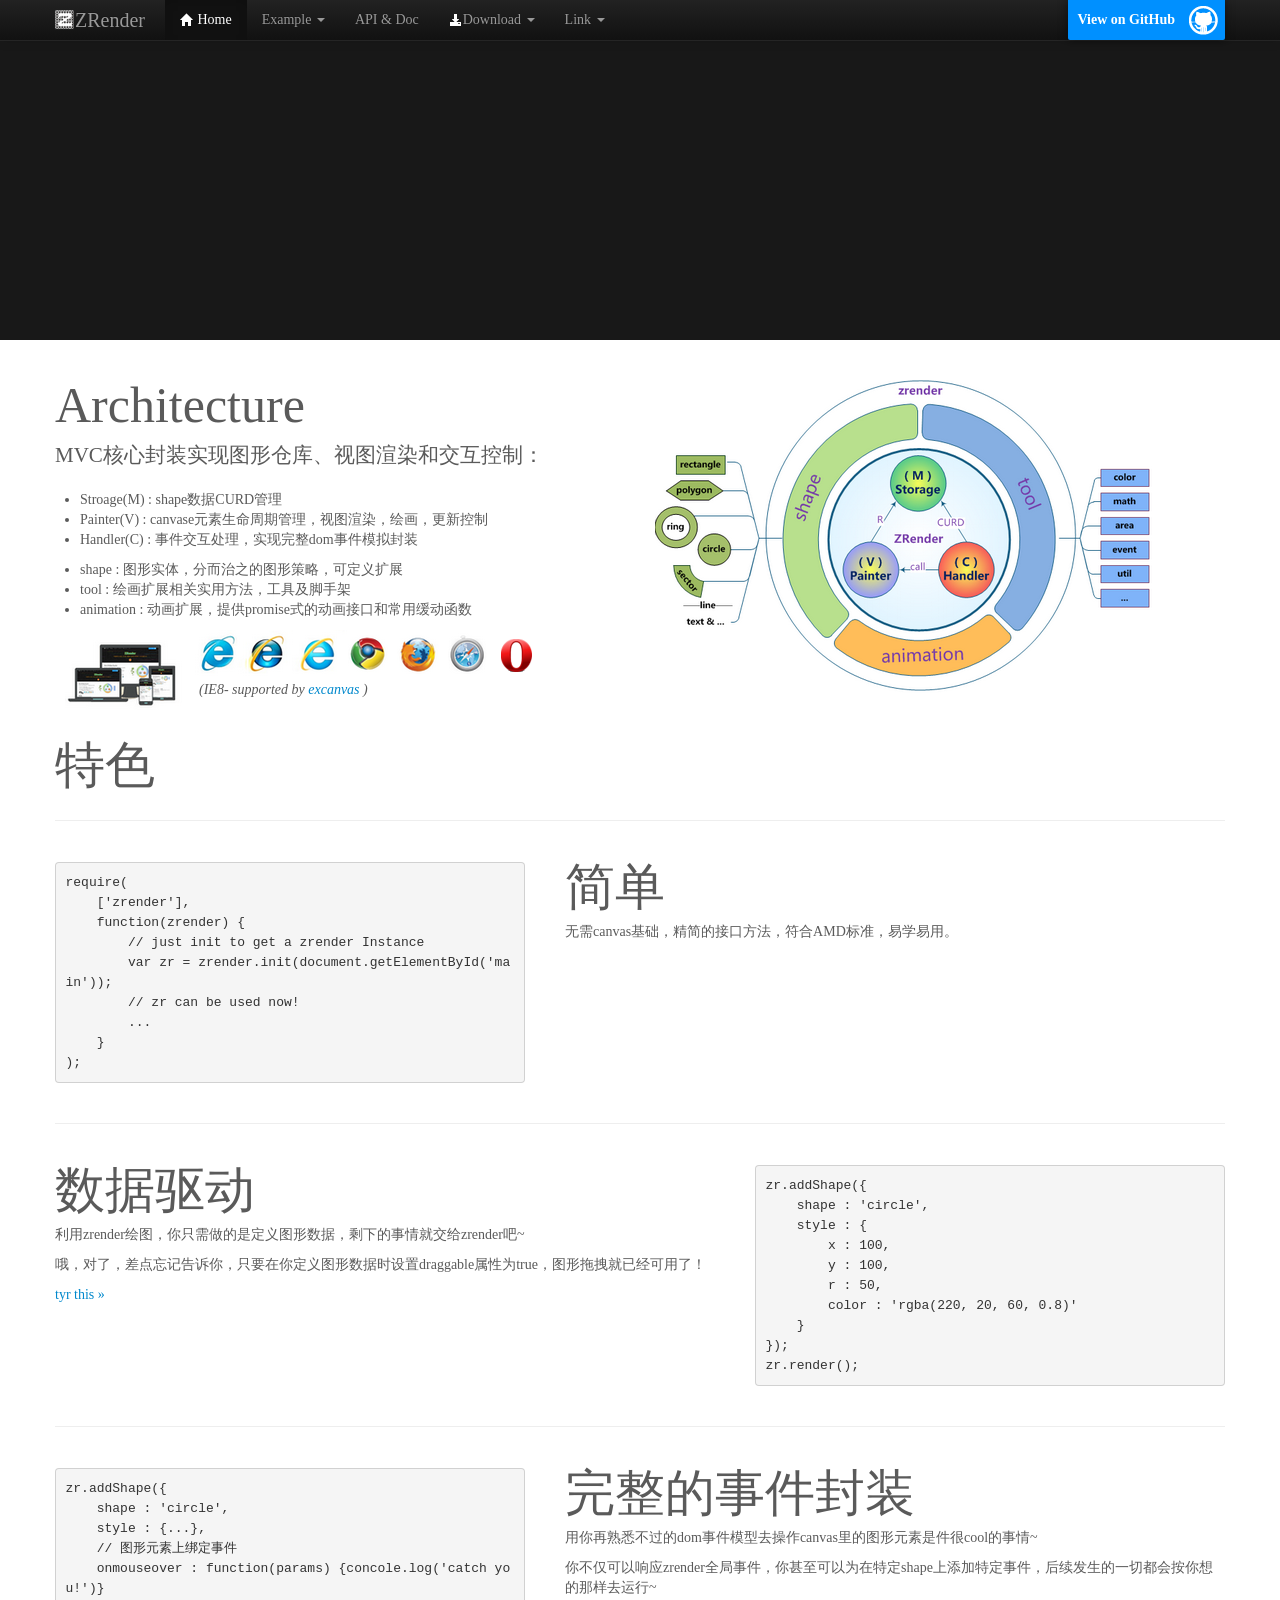
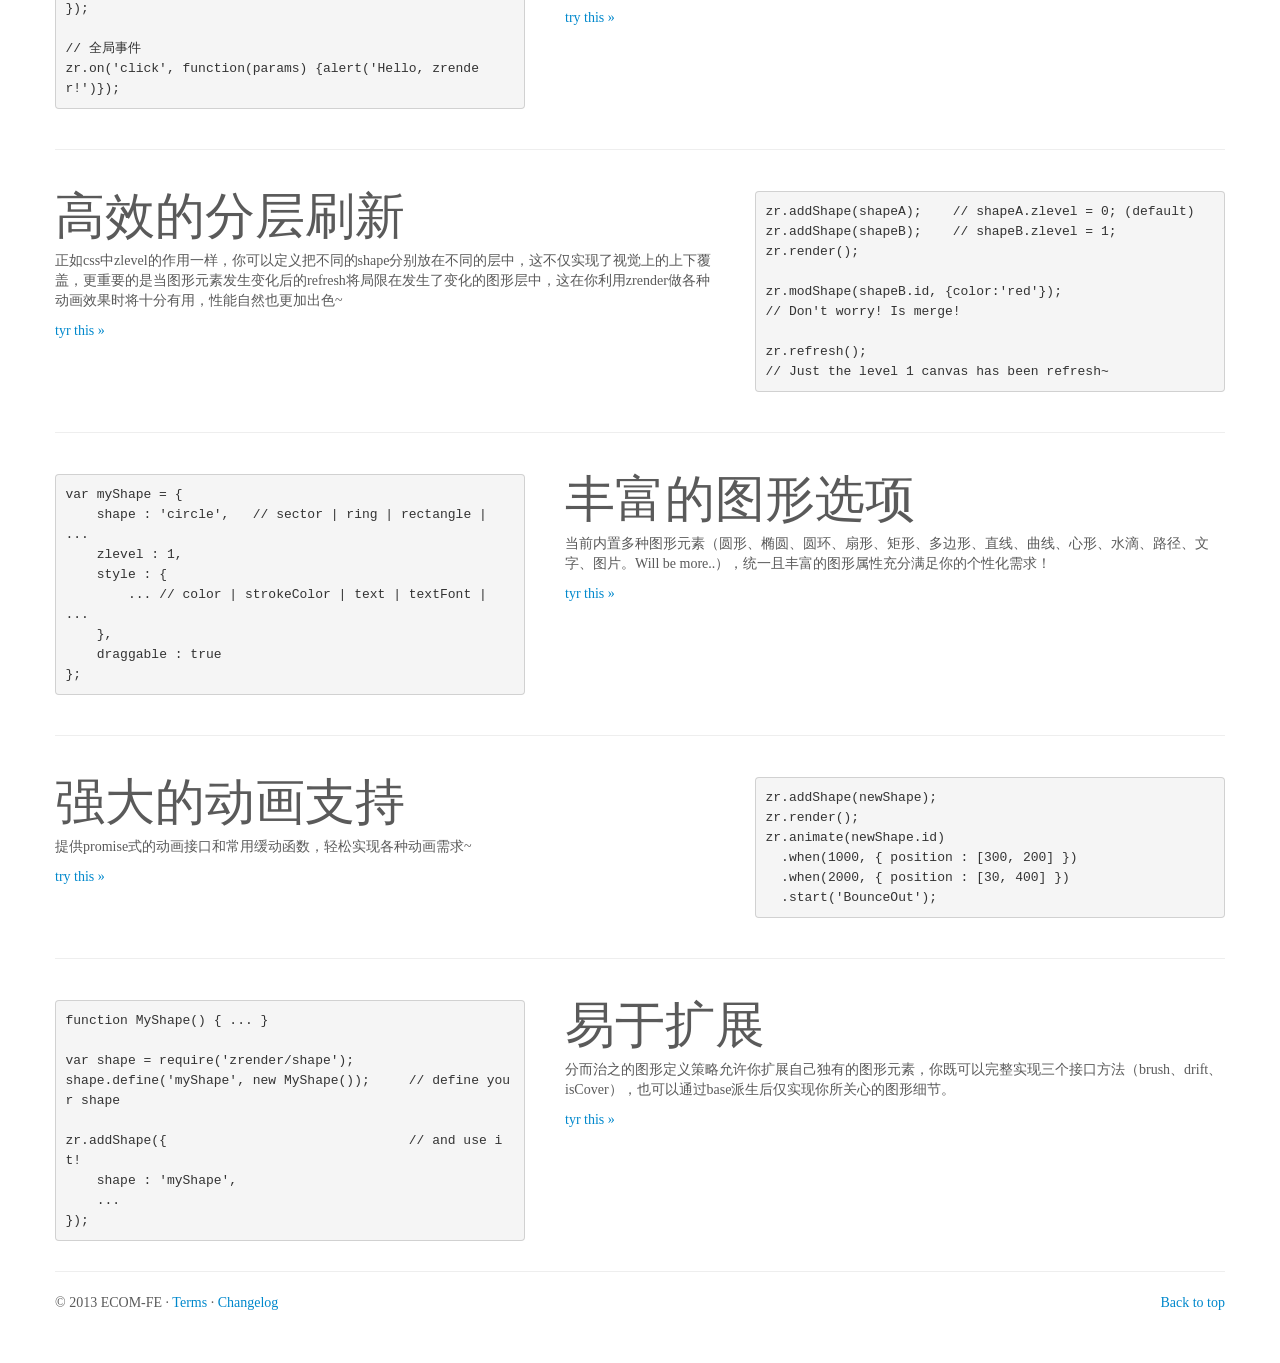
==== echartjs/index.html @ dd2a1ed1 "timeStamp modify" ====
﻿<!DOCTYPE html>
<html lang="en">
  <head>
    <meta charset="utf-8">
    <title>ZRender</title>
    <meta name="viewport" content="width=device-width, initial-scale=1.0">
    <meta name="description" content="ZRender">
    <meta name="author" content="linzhifeng@baidu.com">

    <script src="doc/asset/js/esl/esl.js"></script>

    <!-- Le styles -->
    <link href="doc/asset/css/bootstrap.css" rel="stylesheet">
    <link href="doc/asset/css/bootstrap-responsive.css" rel="stylesheet">
    <link href="doc/asset/css/zrenderHome.css" rel="stylesheet">

    <!-- Fav and touch icons -->
    <link rel="shortcut icon" href="doc/asset/ico/favicon.png">
  </head>

  <body id="home-body">

    <!-- NAVBAR
    ================================================== -->
    <div class="navbar navbar-inverse navbar-fixed-top">
      <div class="navbar-inner">
        <div class="container">
          <button type="button" class="btn btn-navbar" data-toggle="collapse" data-target=".nav-collapse">
            <span class="icon-bar"></span>
            <span class="icon-bar"></span>
            <span class="icon-bar"></span>
          </button>
          <a class="brand" href="index.html">ZRender</a>
          <div class="nav-collapse collapse">
              <a id="forkme_banner" href="https://github.com/ecomfe/zrender">View on GitHub</a>
              <ul class="nav">
                <li class="active"><a href="index.html"><i class="icon-home icon-white"></i> Home</a></li>
                <li class="dropdown">
                  <a href="#" class="dropdown-toggle" data-toggle="dropdown">Example <b class="caret"></b></a>
                  <ul class="dropdown-menu">
                    <li><a href="doc/example/demo.html">Demo</a></li>
                    <li><a href="doc/example/animation.html">Animation</a></li>
                    <li><a href="doc/example/chart.html">Chart</a></li>
                    <li><a href="doc/example/colorSeries.html">Color Series</a></li>
                    <li class="divider"></li>
                    <!--li class="nav-header">Library</li-->
                    <li><a href="doc/example/artist.html">Artist</a></li>
                    <li><a href="doc/example/slice.html">slice</a></li>
                  </ul>
                </li>
                <li><a href="doc/doc.html">API &amp; Doc</a></li>
                <li class="dropdown">
                  <a href="#" class="dropdown-toggle" data-toggle="dropdown"><i class="icon-download-alt icon-white"></i>Download <b class="caret"></b></a>
                  <ul class="dropdown-menu">
                    <li><a href="https://github.com/ecomfe/zrender/archive/1.1.0.zip">ZIP (1.1.0)</a></li>
                    <li><a href="https://github.com/ecomfe/zrender/archive/master.zip">ZIP (Latest)</a></li>

                  </ul>
                </li>
                <li class="dropdown">
                  <a href="#" class="dropdown-toggle" data-toggle="dropdown">Link <b class="caret"></b></a>
                  <ul class="dropdown-menu">
                    <li><a href="https://github.com/ecomfe" target="_blank">Ecom-FE</a></li>
                    <li><a href="http://fe.baidu.com/doc/ecom/tech/topic/dv/index.html" target="_blank">Data Visualization</a></li>
                    <li class="divider"></li>
                    <!--li class="nav-header">Library</li-->
                    <li><a href="http://tangram.baidu.com/" target="_blank">Tangram</a></li>
                  </ul>
                </li>
              </ul>
           </div><!--/.nav-collapse -->
        </div><!-- /.container -->
      </div><!-- /.navbar-inner -->
    </div><!-- /.navbar-wrapper -->

    <div class="face" id='face'></div>

    <!-- Marketing messaging and featurettes
    ================================================== -->
    <!-- Wrap the rest of the page in another container to center all the content. -->

    <div class="container">
      <div class="featurette">
        <div class="span6 pull-right">
            <img src="doc/asset/img/zrender.png" />
        </div>
        <h2 class="featurette-heading">Architecture</h2>
        <p class="lead">MVC核心封装实现图形仓库、视图渲染和交互控制：</p>
        <ul>
            <li>Stroage(M) : shape数据CURD管理</li>
            <li>Painter(V) : canvase元素生命周期管理，视图渲染，绘画，更新控制</li>
            <li>Handler(C) : 事件交互处理，实现完整dom事件模拟封装</li>
        </ul>
        <ul>
            <li>shape : 图形实体，分而治之的图形策略，可定义扩展</li>
            <li>tool : 绘画扩展相关实用方法，工具及脚手架</li>
            <li>animation : 动画扩展，提供promise式的动画接口和常用缓动函数</li>
        </ul>
        <div style="float:left;margin:10px 10px 20px 10px;"><img src="doc/asset/img/device.png" /></div>
        <div>
            <img src="doc/asset/img/explorer.png" />
            <p>&nbsp;&nbsp;<i>(IE8- supported by <a href="https://code.google.com/p/explorercanvas/" target="_blank">excanvas</a> )</i></p>
        </div>
      </div>
      <h2 class="featurette-heading">特色</h2>
      <hr class="featurette-divider">
      <div class="featurette">
        <div class="span5 pull-left">
            <pre>
require(
    ['zrender'],
    function(zrender) {
        // just init to get a zrender Instance
        var zr = zrender.init(document.getElementById('main'));
        // zr can be used now!
        ...
    }
);</pre>
        </div>
        <h2 class="featurette-heading">简单</h2>
        <p>无需canvas基础，精简的接口方法，符合AMD标准，易学易用。</p>
      </div>
      <hr class="featurette-divider">
      <div class="featurette">
        <div class="span5 pull-right">
            <pre>
zr.addShape({
    shape : 'circle',
    style : {
        x : 100,
        y : 100,
        r : 50,
        color : 'rgba(220, 20, 60, 0.8)'
    }
});
zr.render();</pre>
        </div>
        <h2 class="featurette-heading">数据驱动</h2>
        <p>利用zrender绘图，你只需做的是定义图形数据，剩下的事情就交给zrender吧~</p>
        <p>哦，对了，差点忘记告诉你，只要在你定义图形数据时设置draggable属性为true，图形拖拽就已经可用了！</p>
        <p><a href="doc/example/demo.html" target="_blank">tyr this »</a></p>
      </div>
      <hr class="featurette-divider">
      <div class="featurette">
        <div class="span5 pull-left">
            <pre>
zr.addShape({
    shape : 'circle',
    style : {...},
    // 图形元素上绑定事件
    onmouseover : function(params) {concole.log('catch you!')}
});

// 全局事件
zr.on('click', function(params) {alert('Hello, zrender!')});</pre>
        </div>
        <h2 class="featurette-heading">完整的事件封装</h2>
        <p>用你再熟悉不过的dom事件模型去操作canvas里的图形元素是件很cool的事情~</p>
        <p>你不仅可以响应zrender全局事件，你甚至可以为在特定shape上添加特定事件，后续发生的一切都会按你想的那样去运行~</p>
        <p><a href="doc/example/demo.html?code=%0Azr.addShape(%7B%0D%0A%20%20%20%20shape%20%3A%20'circle'%2C%0D%0A%20%20%20%20style%20%3A%20%7B%0D%0A%20%20%20%20%20%20%20%20x%20%3A%20200%2C%0D%0A%20%20%20%20%20%20%20%20y%20%3A%20200%2C%0D%0A%20%20%20%20%20%20%20%20r%20%3A%2080%2C%0D%0A%20%20%20%20%20%20%20%20color%20%3A%20'red'%2C%0D%0A%20%20%20%20%20%20%20%20text%20%3A%20'click%20and%20block!'%2C%0D%0A%20%20%20%20%20%20%20%20textPosition%20%3A%20'inside'%0D%0A%20%20%20%20%7D%2C%0D%0A%20%20%20%20clickable%20%3A%20true%2C%0D%0A%20%20%20%20onclick%20%3A%20function()%20%7B%0D%0A%20%20%20%20%20%20%20%20alert('click%20on%20red%20shape!')%0D%0A%20%20%20%20%20%20%20%20return%20true%3B%20%20%20%20%2F%2F%20%E9%98%BB%E5%A1%9E%E5%85%A8%E5%B1%80zrender%E4%BA%8B%E4%BB%B6%0D%0A%20%20%20%20%7D%0D%0A%7D)%3B%0D%0Azr.addShape(%7B%0D%0A%20%20%20%20shape%20%3A%20'circle'%2C%0D%0A%20%20%20%20style%20%3A%20%7B%0D%0A%20%20%20%20%20%20%20%20x%20%3A%20400%2C%0D%0A%20%20%20%20%20%20%20%20y%20%3A%20200%2C%0D%0A%20%20%20%20%20%20%20%20r%20%3A%2080%2C%0D%0A%20%20%20%20%20%20%20%20color%20%3A%20'green'%2C%0D%0A%20%20%20%20%20%20%20%20text%20%3A%20'click!'%2C%0D%0A%20%20%20%20%20%20%20%20textPosition%20%3A%20'inside'%0D%0A%20%20%20%20%7D%2C%0D%0A%20%20%20%20clickable%20%3A%20true%2C%0D%0A%20%20%20%20onclick%20%3A%20function()%20%7B%0D%0A%20%20%20%20%20%20%20%20alert('click%20on%20green%20shape!')%0D%0A%20%20%20%20%7D%0D%0A%7D)%3B%0D%0Azr.render()%3B%0D%0A%0D%0Avar%20config%20%3D%20require('zrender%2Fconfig')%3B%0D%0Azr.on(config.EVENT.CLICK%2C%20function(params)%20%7B%0D%0A%20%20%20%20if%20(params.target)%20%7B%0D%0A%20%20%20%20%20%20%20%20alert('Global%20catch!%20Click%20on%20shape!')%3B%0D%0A%20%20%20%20%7D%0D%0A%20%20%20%20else%20%7B%0D%0A%20%20%20%20%20%20%20%20alert('Global%20catch!%20None%20shape%2C%20but%20i%20catch%20you!')%3B%0D%0A%20%20%20%20%7D%0D%0A%7D)%3B%0D%0A%20%20%20%20%20%20%20" target="_blank">try this »</a></p>
      </div>
      <hr class="featurette-divider">
      <div class="featurette">
        <div class="span5 pull-right">
            <pre>
zr.addShape(shapeA);    // shapeA.zlevel = 0; (default)
zr.addShape(shapeB);    // shapeB.zlevel = 1;
zr.render();

zr.modShape(shapeB.id, {color:'red'});
// Don't worry! Is merge!

zr.refresh();
// Just the level 1 canvas has been refresh~</pre>
        </div>
        <h2 class="featurette-heading">高效的分层刷新</h2>
        <p>正如css中zlevel的作用一样，你可以定义把不同的shape分别放在不同的层中，这不仅实现了视觉上的上下覆盖，更重要的是当图形元素发生变化后的refresh将局限在发生了变化的图形层中，这在你利用zrender做各种动画效果时将十分有用，性能自然也更加出色~</p>
        <p><a href="doc/example/artist.html" target="_blank">tyr this »</a></p>
      </div>
      <hr class="featurette-divider">
      <div class="featurette">
        <div class="span5 pull-left">
            <pre>
var myShape = {
    shape : 'circle',   // sector | ring | rectangle | ...
    zlevel : 1,
    style : {
        ... // color | strokeColor | text | textFont | ...
    },
    draggable : true
};</pre>
        </div>
        <h2 class="featurette-heading">丰富的图形选项</h2>
        <p>当前内置多种图形元素（圆形、椭圆、圆环、扇形、矩形、多边形、直线、曲线、心形、水滴、路径、文字、图片。Will be more..），统一且丰富的图形属性充分满足你的个性化需求！</p>
        <p><a href="doc/example/demo.html" target="_blank">tyr this »</a></p>
      </div>
      <hr class="featurette-divider">
      <div class="featurette">
        <div class="span5 pull-right">
            <pre>
zr.addShape(newShape);
zr.render();
zr.animate(newShape.id)
  .when(1000, { position : [300, 200] })
  .when(2000, { position : [30, 400] })
  .start('BounceOut');</pre>
        </div>
        <h2 class="featurette-heading">强大的动画支持</h2>
        <p>提供promise式的动画接口和常用缓动函数，轻松实现各种动画需求~</p>
        <p><a href="doc/example/demo.html?code=%0D%0Avar%20circle%20%3D%20%7B%0D%0A%20%20%20%20shape%3A%20'circle'%2C%0D%0A%20%20%20%20id%3A%20zr.newShapeId()%2C%0D%0A%20%20%20%20position%3A%20%5B100%2C%20100%5D%2C%0D%0A%20%20%20%20rotation%3A%20%5B0%2C%200%2C%200%5D%2C%0D%0A%20%20%20%20scale%3A%20%5B1%2C%201%5D%2C%0D%0A%20%20%20%20style%3A%20%7B%0D%0A%20%20%20%20%20%20%20%20x%3A%200%2C%0D%0A%20%20%20%20%20%20%20%20y%3A%200%2C%0D%0A%20%20%20%20%20%20%20%20r%3A%2050%2C%0D%0A%20%20%20%20%20%20%20%20brushType%3A%20'both'%2C%0D%0A%20%20%20%20%20%20%20%20color%3A%20'rgba(220%2C%2020%2C%2060%2C%200.8)'%2C%0D%0A%20%20%20%20%20%20%20%20strokeColor%3A%20%22rgba(220%2C%2020%2C%2060%2C%200.8)%22%2C%0D%0A%20%20%20%20%20%20%20%20lineWidth%3A%205%2C%0D%0A%20%20%20%20%20%20%20%20text%3A%20'circle'%2C%0D%0A%20%20%20%20%20%20%20%20textPosition%3A%20'inside'%0D%0A%20%20%20%20%7D%2C%0D%0A%20%20%20%20draggable%3A%20true%0D%0A%7D%0D%0Azr.addShape(circle)%3B%0D%0Azr.render()%3B%0D%0A%0D%0Azr.animate(circle.id%2C%20%22%22%2C%20true)%0D%0A%20%20%20%20.when(1000%2C%20%7B%0D%0A%20%20%20%20%20%20%20%20position%3A%20%5B200%2C%200%5D%0D%0A%20%20%20%20%7D)%0D%0A%20%20%20%20.when(2000%2C%20%7B%0D%0A%20%20%20%20%20%20%20%20position%3A%20%5B200%2C%20200%5D%0D%0A%20%20%20%20%7D)%0D%0A%20%20%20%20.when(3000%2C%20%7B%0D%0A%20%20%20%20%20%20%20%20position%3A%20%5B0%2C%20200%5D%0D%0A%20%20%20%20%7D)%0D%0A%20%20%20%20.when(4000%2C%20%7B%0D%0A%20%20%20%20%20%20%20%20position%3A%20%5B100%2C%20100%5D%0D%0A%20%20%20%20%7D).start()%3B%0D" target="_blank">try this »</a></p>
      </div>
      <hr class="featurette-divider">
      <div class="featurette">
        <div class="span5 pull-left">
            <pre>
function MyShape() { ... }

var shape = require('zrender/shape');
shape.define('myShape', new MyShape());     // define your shape

zr.addShape({                               // and use it!
    shape : 'myShape',
    ...
});</pre>
        </div>
        <h2 class="featurette-heading">易于扩展</h2>
        <p>分而治之的图形定义策略允许你扩展自己独有的图形元素，你既可以完整实现三个接口方法（brush、drift、isCover），也可以通过base派生后仅实现你所关心的图形细节。</p>
        <p><a href="doc/example/myShape.html" target="_blank">tyr this »</a></p>
      </div>
      <hr>
      <!-- /END THE FEATURETTES -->

      <!-- FOOTER -->
      <footer>
        <p class="pull-right"><a href="#">Back to top</a></p>
        <p>&copy; 2013 ECOM-FE &middot; <a href="https://github.com/ecomfe/zrender/blob/master/LICENSE.txt" target="_blank">Terms</a> &middot; <a href="doc/changelog.html" target="_blank">Changelog</a></p>
      </footer>

    </div><!-- /.container -->

    <!-- Le javascript
    ================================================== -->
    <!-- Placed at the end of the document so the pages load faster -->
    <script src="doc/asset/js/jquery.js"></script>
    <script src="doc/asset/js/bootstrap-transition.js"></script>
    <script src="doc/asset/js/bootstrap-alert.js"></script>
    <script src="doc/asset/js/bootstrap-modal.js"></script>
    <script src="doc/asset/js/bootstrap-dropdown.js"></script>
    <script src="doc/asset/js/bootstrap-scrollspy.js"></script>
    <script src="doc/asset/js/bootstrap-tab.js"></script>
    <script src="doc/asset/js/bootstrap-tooltip.js"></script>
    <script src="doc/asset/js/bootstrap-popover.js"></script>
    <script src="doc/asset/js/bootstrap-button.js"></script>
    <script src="doc/asset/js/bootstrap-collapse.js"></script>
    <script src="doc/asset/js/bootstrap-carousel.js"></script>
    <script src="doc/asset/js/bootstrap-typeahead.js"></script>
    <script>
        var zr; // 全局可用zrender对象
        var animationTicket;    // 全局动画索引

        require.config({
            packages: [
                {
                    name: 'zrender',
                    location: 'src',
                    main: 'zrender'
                }
            ]
        });
        require(
            ['zrender'],
            function(zrender) {
                var zr = zrender.init(document.getElementById('face'));
                var zrColor = require('zrender/tool/color');
                var colorIdx = 0;
                var width = Math.ceil(zr.getWidth());
                var height = Math.ceil(zr.getHeight());

                var i;
                var n = 50;
                var shapeList = [];
                var pos;
                var len;
                var xStart;
                // 动画元素
                for(i = 0; i < n; i++) {
                    xStart = -Math.ceil(Math.random() * 1000);
                    len = Math.ceil(Math.random() * 400);
                    pos = Math.ceil(Math.random() * height);
                    shapeList[i] = {
                        shape : 'line',
                        id : zr.newShapeId(),
                        style : {
                            xStart : xStart,
                            yStart : pos,
                            xEnd : xStart + len,
                            yEnd : pos,
                            strokeColor : zrColor.random(),
                            lineWidth : 1
                        },
                        _animationX : Math.ceil(Math.random() * 100),
                        _len : len,
                        hoverable : false
                    };
                    zr.addShape(shapeList[i]);
                }
                var aniText = {
                    shape : 'text',
                    id : zr.newShapeId(),
                    style : {
                        x : width / 2,
                        y : 90,
                        brushType : 'stroke',
                        strokeColor : 'rgba(255, 255, 255, 0.2)',
                        lineWidth : 1,
                        text : 'ZRender',
                        textFont : 'bold 60px verdana',
                        textAlign : 'center'
                    },
                    _animationSize : 60,
                    hoverable:false
                };

                zr.addShape(aniText);

                zr.addShape({
                    shape : 'text',
                    zlevel : 1,
                    style : {
                        x : width / 2,
                        y : 80,
                        brushType : 'both',
                        color : zrColor.getLinearGradient(
                                    0, 70, 0, 110,
                                    [[0, '#c7ffbb'],[1,'#00afdd']]
                                ),
                        strokeColor : '#ffff77',
                        lineWidth : 2,
                        shadowBlur: 15,
                        shadowColor : 'rgba(255,215,0,0.8)',
                        text : 'ZRender',
                        textFont : 'bold 80px "Times New Roman"',
                        textAlign : 'center'
                    },
                    draggable : true
                });

                zr.addShape({
                    shape : 'text',
                    zlevel : 1,
                    style : {
                        x : width / 2,
                        y : 150,
                        color : 'rgba(210, 105, 30, 1)',
                        shadowBlur: 10,
                        shadowColor : 'rgba(255,215,0,0.8)',
                        text : '一个轻量级的Canvas类库，MVC封装，数据驱动，提供类Dom事件模型，让canvas绘图大不同！',
                        textFont : 'normal 18px 微软雅黑',
                        textAlign : 'center'
                    }
                });

                zr.addShape({
                    shape : 'circle',
                    zlevel : 1,
                    style : {
                        x : width / 2,
                        y : 220,
                        r : 20,
                        brushType : 'both',
                        color : 'rgba(255, 69, 0, 1)',
                        strokeColor : 'rgba(255, 255, 255, 1)',
                        lineWidth : 8,
                        shadowBlur: 20,
                        shadowColor : 'rgba(255,215,0,0.8)',
                        text : 'Try',
                        textPosition : 'inside',
                        textFont : 'normal 18px 微软雅黑',
                        textAlign : 'center'
                    },
                    clickable : true,
                    onclick : function(){
                        window.location = 'doc/example/demo.html';
                    }
                });


                // 绘画，利用render的callback可以在绘画完成后马上开始动画
                zr.render(function(){
                    animationTicket = setInterval(
                        function(){
                            var style;
                            for( i = 0; i < n; i++) {
                                // 可以跳过
                                style = shapeList[i].style;

                                if (style.xStart >= width){
                                    shapeList[i]._len = Math.ceil(Math.random() * 400);
                                    shapeList[i].style.xStart = -400;
                                    shapeList[i].style.xEnd = -400 + shapeList[i]._len;
                                    shapeList[i].style.yStart = Math.ceil(Math.random() * height);
                                    shapeList[i].style.yEnd = shapeList[i].style.yStart;
                                }
                                shapeList[i].style.xStart += shapeList[i]._animationX;
                                shapeList[i].style.xEnd += shapeList[i]._animationX;

                                // 就看这句就行了
                                zr.modShape(shapeList[i].id, shapeList[i]);
                            }
                            aniText._animationSize += Math.round(2000 / aniText._animationSize);
                            if (aniText._animationSize > 500) {
                                aniText._animationSize = 60;
                            }
                            aniText.style.textFont = 'bold ' + aniText._animationSize + 'px verdana';
                            zr.modShape(aniText.id, aniText);

                            zr.refresh();
                        },
                        50
                    )
                });
            }
        );
    </script>
  </body>
</html>
---- echartjs/doc/asset/css/zrenderHome.css ----
body {
    padding-top:60px;
    padding-bottom: 40px;
    color: #5a5a5a;
    font-family: "微软雅黑";
}
#home-body {
    *padding-top: 40px;
}
.face {
    height: 300px;
    background-color:#181818;
    margin-bottom: 30px;
    margin-top: -20px;
}
#forkme_banner {
    display: block;
    position: absolute;
    top: 0;
    right: 0;
    z-index: 10;
    padding: 10px 50px 10px 10px;
    color: #fff;
    background: url('../img/blacktocat.png') #0090ff no-repeat 95% 50%;
    font-weight: 700;
    box-shadow: 0 0 10px rgba(0,0,0,.5);
    border-bottom-left-radius: 2px;
    border-bottom-right-radius: 2px;
}
/* Featurettes
------------------------- */
.featurette-divider {
  margin: 30px 0; /* Space out the Bootstrap <hr> more */
}
.featurette {
  overflow: hidden; /* Vertically center images part 2: clear their floats. */
}

.navbar a.brand {
    background:url('../ico/favicon.png') no-repeat 0 10px;
    margin-left:0
}
.sidebar-nav {
    padding: 9px 0;
    margin-bottom: 0;
}

/* Give some space on the sides of the floated elements so text doesn't run right into it. */
.featurette .pull-left {
  margin:10px 40px 0 0;
}
.featurette .pull-right {
  margin:10px 0 0 40px;
}

/* Thin out the marketing headings */
.featurette-heading {
  font-size: 50px;
  font-weight: 300;
  line-height: 1;
}

.CodeMirror pre{color: #f8f8f2;}

.span4.ani {
    transition: width 1s;
    -moz-transition: width 1s; /* Firefox 4 */
    -webkit-transition: width 1s; /* Safari and Chrome */
    -o-transition: width 1s; /* Opera */
}
.span8.ani {
    transition: width 1s;
    -moz-transition: width 1s; /* Firefox 4 */
    -webkit-transition: width 1s; /* Safari and Chrome */
    -o-transition: width 1s; /* Opera */
}
.main {
    height: 400px;
    overflow: hidden;
    padding : 10px;
    margin-bottom: 10px;
    border: 1px solid #e3e3e3;
    -webkit-border-radius: 4px;
       -moz-border-radius: 4px;
            border-radius: 4px;
    -webkit-box-shadow: inset 0 1px 1px rgba(0, 0, 0, 0.05);
       -moz-box-shadow: inset 0 1px 1px rgba(0, 0, 0, 0.05);
            box-shadow: inset 0 1px 1px rgba(0, 0, 0, 0.05);
}

.accordion {
    width:230px; /*for ie 6/7/8 */
}
@media all and (min-width:0){
    .accordion {
        width:258px;
    }
}
a.accordion-toggle:hover {
    text-decoration:none;
    font-weight:bolder;
}
ul.nav-list {
    overflow-y: auto;
}
.nav-list i.icon-plus, .nav-list i.icon-minus {
    margin: 6px 0 0 -15px;
    float: left;
    cursor : pointer;
    opacity: .3;
}
i.icon-chevron-right{
    float: right;
    margin-top: 2px;
    margin-right: -6px;
    opacity: .25;
}
.page-header {
    padding-top:35px;
    margin:0;
    border-width:0;
}
.page-header h1 {
    background-color:#eee;
    padding:15px;
    text-align:right;
}
div.section {
    padding-top:30px;
}
tr.head {
    background-color:#f5f5f5
}

#icon-resize {
    float:right;
    opacity:.3;
}
a#icon-resize:hover {
    opacity:.6;
}
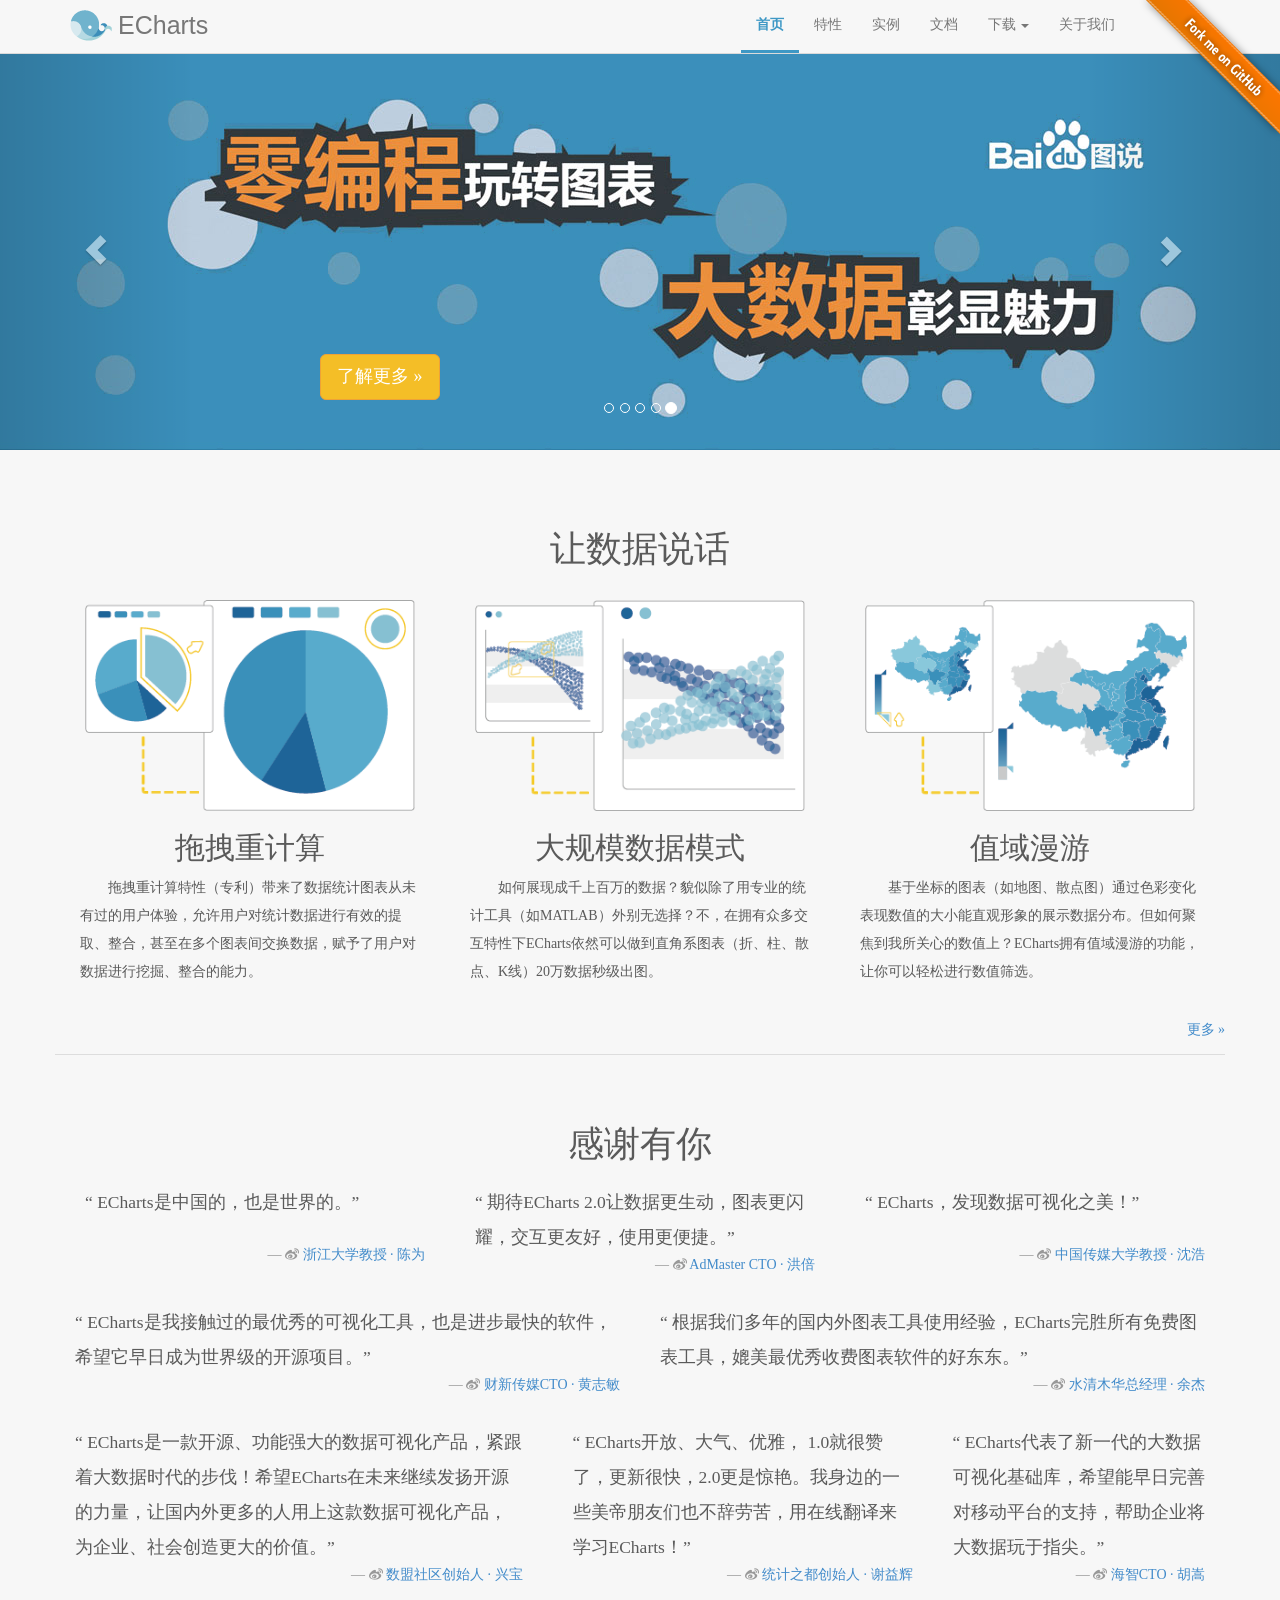
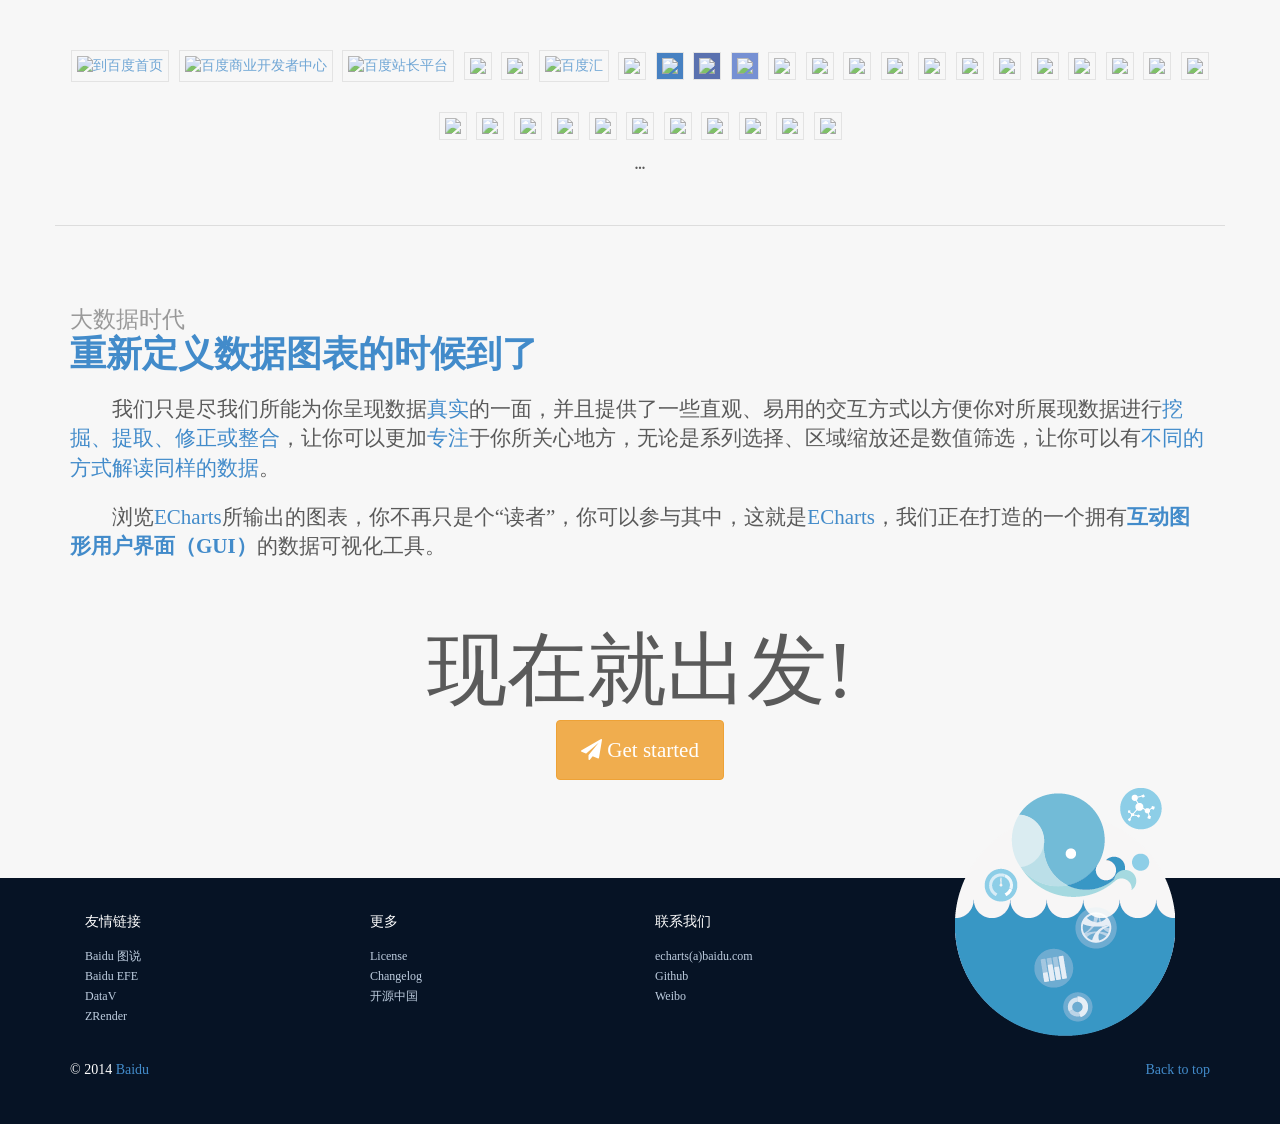
==== commit 23eff2c2: "new fecture of load page" ====
--- a/echartjs/index.html
+++ b/echartjs/index.html
@@ -1,426 +1,238 @@
 ﻿<!DOCTYPE html>
-<html lang="en">
+<html lang="zh-cn">
   <head>
     <meta charset="utf-8">
-    <title>ZRender</title>
+    <meta http-equiv="X-UA-Compatible" content="IE=edge">
     <meta name="viewport" content="width=device-width, initial-scale=1.0">
-    <meta name="description" content="ZRender">
+    <meta name="description" content="ECharts">
     <meta name="author" content="linzhifeng@baidu.com">
-
-    <script src="doc/asset/js/esl/esl.js"></script>
-
-    <!-- Le styles -->
-    <link href="doc/asset/css/bootstrap.css" rel="stylesheet">
-    <link href="doc/asset/css/bootstrap-responsive.css" rel="stylesheet">
-    <link href="doc/asset/css/zrenderHome.css" rel="stylesheet">
-
-    <!-- Fav and touch icons -->
-    <link rel="shortcut icon" href="doc/asset/ico/favicon.png">
+    <title>ECharts · Home</title>
+    
+    <link rel="shortcut icon" href="./doc/asset/ico/favicon.png">
+    
+    <link href="http://maxcdn.bootstrapcdn.com/font-awesome/4.1.0/css/font-awesome.min.css" rel="stylesheet">
+    <link href="./doc/asset/css/bootstrap.css" rel="stylesheet">
+    <link href="./doc/asset/css/carousel.css" rel="stylesheet">
+    <link href="./doc/asset/css/echartsHome.css" rel="stylesheet">
+    <!-- HTML5 shim and Respond.js IE8 support of HTML5 elements and media queries -->
+    <!--[if lt IE 9]>
+      <script src="https://oss.maxcdn.com/html5shiv/3.7.2/html5shiv.min.js"></script>
+      <script src="https://oss.maxcdn.com/respond/1.4.2/respond.min.js"></script>
+    <![endif]-->
   </head>
 
-  <body id="home-body">
-
-    <!-- NAVBAR
+  <body>
+
+    <!-- Fixed navbar -->
+    <div class="navbar navbar-default navbar-fixed-top" role="navigation" id="head"></div>
+
+     <!-- Carousel
     ================================================== -->
-    <div class="navbar navbar-inverse navbar-fixed-top">
-      <div class="navbar-inner">
-        <div class="container">
-          <button type="button" class="btn btn-navbar" data-toggle="collapse" data-target=".nav-collapse">
-            <span class="icon-bar"></span>
-            <span class="icon-bar"></span>
-            <span class="icon-bar"></span>
-          </button>
-          <a class="brand" href="index.html">ZRender</a>
-          <div class="nav-collapse collapse">
-              <a id="forkme_banner" href="https://github.com/ecomfe/zrender">View on GitHub</a>
-              <ul class="nav">
-                <li class="active"><a href="index.html"><i class="icon-home icon-white"></i> Home</a></li>
-                <li class="dropdown">
-                  <a href="#" class="dropdown-toggle" data-toggle="dropdown">Example <b class="caret"></b></a>
-                  <ul class="dropdown-menu">
-                    <li><a href="doc/example/demo.html">Demo</a></li>
-                    <li><a href="doc/example/animation.html">Animation</a></li>
-                    <li><a href="doc/example/chart.html">Chart</a></li>
-                    <li><a href="doc/example/colorSeries.html">Color Series</a></li>
-                    <li class="divider"></li>
-                    <!--li class="nav-header">Library</li-->
-                    <li><a href="doc/example/artist.html">Artist</a></li>
-                    <li><a href="doc/example/slice.html">slice</a></li>
-                  </ul>
-                </li>
-                <li><a href="doc/doc.html">API &amp; Doc</a></li>
-                <li class="dropdown">
-                  <a href="#" class="dropdown-toggle" data-toggle="dropdown"><i class="icon-download-alt icon-white"></i>Download <b class="caret"></b></a>
-                  <ul class="dropdown-menu">
-                    <li><a href="https://github.com/ecomfe/zrender/archive/1.1.0.zip">ZIP (1.1.0)</a></li>
-                    <li><a href="https://github.com/ecomfe/zrender/archive/master.zip">ZIP (Latest)</a></li>
-
-                  </ul>
-                </li>
-                <li class="dropdown">
-                  <a href="#" class="dropdown-toggle" data-toggle="dropdown">Link <b class="caret"></b></a>
-                  <ul class="dropdown-menu">
-                    <li><a href="https://github.com/ecomfe" target="_blank">Ecom-FE</a></li>
-                    <li><a href="http://fe.baidu.com/doc/ecom/tech/topic/dv/index.html" target="_blank">Data Visualization</a></li>
-                    <li class="divider"></li>
-                    <!--li class="nav-header">Library</li-->
-                    <li><a href="http://tangram.baidu.com/" target="_blank">Tangram</a></li>
-                  </ul>
-                </li>
-              </ul>
-           </div><!--/.nav-collapse -->
-        </div><!-- /.container -->
-      </div><!-- /.navbar-inner -->
-    </div><!-- /.navbar-wrapper -->
-
-    <div class="face" id='face'></div>
+    <div id="myCarousel" class="carousel slide" data-ride="carousel">
+      <!-- Indicators -->
+      <ol class="carousel-indicators">
+        <li data-target="#myCarousel" data-slide-to="0"></li>
+        <li data-target="#myCarousel" data-slide-to="1"></li>
+        <li data-target="#myCarousel" data-slide-to="2"></li>
+        <li data-target="#myCarousel" data-slide-to="3"></li>
+        <li data-target="#myCarousel" data-slide-to="4" class="active"></li>
+      </ol>
+      <div class="carousel-inner">
+        <div class="item">
+          <img src="./doc/asset/img/slide-01.png" alt="ECharts"/>
+        </div>
+        <div class="item">
+          <img src="./doc/asset/img/slide-02.png" alt="ECharts"/>
+          <div class="container">
+            <div class="carousel-caption" style="bottom:0;left:25%">
+              <p style="text-align:left;">
+                  <a class="btn btn-lg btn-warning" href="./doc/example.html#gauge" role="button">查看 »</a>
+              </p>
+            </div>
+          </div>
+        </div>
+        <div class="item">
+          <img src="./doc/asset/img/slide-03.png" alt="ECharts"/>
+          <div class="container">
+            <div class="carousel-caption" style="bottom:0;left:25%">
+              <p style="text-align:left;">
+                  <a class="btn btn-lg btn-warning" href="./doc/example/bar12.html" role="button">查看 »</a>
+              </p>
+            </div>
+          </div>
+        </div>
+        <div class="item">
+          <img src="./doc/asset/img/slide-04.png" alt="ECharts"/>
+          <div class="container">
+            <div class="carousel-caption" style="bottom:0;left:25%">
+              <p style="text-align:left;">
+                  <a class="btn btn-lg btn-warning" href="./doc/example/theme.html" role="button">查看 »</a>
+              </p>
+            </div>
+          </div>
+        </div>
+        <div class="item active">
+          <img src="./doc/asset/img/slide-05.jpg" alt="百度图说"/>
+          <div class="container">
+            <div class="carousel-caption" style="bottom:0;left:25%">
+              <p style="text-align:left;">
+                  <a class="btn btn-lg btn-warning" href="http://tushuo.baidu.com" role="button" target="_blank">了解更多 »</a>
+              </p>
+            </div>
+          </div>
+        </div>
+      </div>
+      <a class="left carousel-control" href="#myCarousel" data-slide="prev"><span class="glyphicon glyphicon-chevron-left"></span></a>
+      <a class="right carousel-control" href="#myCarousel" data-slide="next"><span class="glyphicon glyphicon-chevron-right"></span></a>
+    </div><!-- /.carousel -->
 
     <!-- Marketing messaging and featurettes
     ================================================== -->
     <!-- Wrap the rest of the page in another container to center all the content. -->
 
-    <div class="container">
-      <div class="featurette">
-        <div class="span6 pull-right">
-            <img src="doc/asset/img/zrender.png" />
-        </div>
-        <h2 class="featurette-heading">Architecture</h2>
-        <p class="lead">MVC核心封装实现图形仓库、视图渲染和交互控制：</p>
-        <ul>
-            <li>Stroage(M) : shape数据CURD管理</li>
-            <li>Painter(V) : canvase元素生命周期管理，视图渲染，绘画，更新控制</li>
-            <li>Handler(C) : 事件交互处理，实现完整dom事件模拟封装</li>
-        </ul>
-        <ul>
-            <li>shape : 图形实体，分而治之的图形策略，可定义扩展</li>
-            <li>tool : 绘画扩展相关实用方法，工具及脚手架</li>
-            <li>animation : 动画扩展，提供promise式的动画接口和常用缓动函数</li>
-        </ul>
-        <div style="float:left;margin:10px 10px 20px 10px;"><img src="doc/asset/img/device.png" /></div>
-        <div>
-            <img src="doc/asset/img/explorer.png" />
-            <p>&nbsp;&nbsp;<i>(IE8- supported by <a href="https://code.google.com/p/explorercanvas/" target="_blank">excanvas</a> )</i></p>
-        </div>
-      </div>
-      <h2 class="featurette-heading">特色</h2>
-      <hr class="featurette-divider">
-      <div class="featurette">
-        <div class="span5 pull-left">
-            <pre>
-require(
-    ['zrender'],
-    function(zrender) {
-        // just init to get a zrender Instance
-        var zr = zrender.init(document.getElementById('main'));
-        // zr can be used now!
-        ...
-    }
-);</pre>
-        </div>
-        <h2 class="featurette-heading">简单</h2>
-        <p>无需canvas基础，精简的接口方法，符合AMD标准，易学易用。</p>
-      </div>
-      <hr class="featurette-divider">
-      <div class="featurette">
-        <div class="span5 pull-right">
-            <pre>
-zr.addShape({
-    shape : 'circle',
-    style : {
-        x : 100,
-        y : 100,
-        r : 50,
-        color : 'rgba(220, 20, 60, 0.8)'
-    }
-});
-zr.render();</pre>
-        </div>
-        <h2 class="featurette-heading">数据驱动</h2>
-        <p>利用zrender绘图，你只需做的是定义图形数据，剩下的事情就交给zrender吧~</p>
-        <p>哦，对了，差点忘记告诉你，只要在你定义图形数据时设置draggable属性为true，图形拖拽就已经可用了！</p>
-        <p><a href="doc/example/demo.html" target="_blank">tyr this »</a></p>
-      </div>
-      <hr class="featurette-divider">
-      <div class="featurette">
-        <div class="span5 pull-left">
-            <pre>
-zr.addShape({
-    shape : 'circle',
-    style : {...},
-    // 图形元素上绑定事件
-    onmouseover : function(params) {concole.log('catch you!')}
-});
-
-// 全局事件
-zr.on('click', function(params) {alert('Hello, zrender!')});</pre>
-        </div>
-        <h2 class="featurette-heading">完整的事件封装</h2>
-        <p>用你再熟悉不过的dom事件模型去操作canvas里的图形元素是件很cool的事情~</p>
-        <p>你不仅可以响应zrender全局事件，你甚至可以为在特定shape上添加特定事件，后续发生的一切都会按你想的那样去运行~</p>
-        <p><a href="doc/example/demo.html?code=%0Azr.addShape(%7B%0D%0A%20%20%20%20shape%20%3A%20'circle'%2C%0D%0A%20%20%20%20style%20%3A%20%7B%0D%0A%20%20%20%20%20%20%20%20x%20%3A%20200%2C%0D%0A%20%20%20%20%20%20%20%20y%20%3A%20200%2C%0D%0A%20%20%20%20%20%20%20%20r%20%3A%2080%2C%0D%0A%20%20%20%20%20%20%20%20color%20%3A%20'red'%2C%0D%0A%20%20%20%20%20%20%20%20text%20%3A%20'click%20and%20block!'%2C%0D%0A%20%20%20%20%20%20%20%20textPosition%20%3A%20'inside'%0D%0A%20%20%20%20%7D%2C%0D%0A%20%20%20%20clickable%20%3A%20true%2C%0D%0A%20%20%20%20onclick%20%3A%20function()%20%7B%0D%0A%20%20%20%20%20%20%20%20alert('click%20on%20red%20shape!')%0D%0A%20%20%20%20%20%20%20%20return%20true%3B%20%20%20%20%2F%2F%20%E9%98%BB%E5%A1%9E%E5%85%A8%E5%B1%80zrender%E4%BA%8B%E4%BB%B6%0D%0A%20%20%20%20%7D%0D%0A%7D)%3B%0D%0Azr.addShape(%7B%0D%0A%20%20%20%20shape%20%3A%20'circle'%2C%0D%0A%20%20%20%20style%20%3A%20%7B%0D%0A%20%20%20%20%20%20%20%20x%20%3A%20400%2C%0D%0A%20%20%20%20%20%20%20%20y%20%3A%20200%2C%0D%0A%20%20%20%20%20%20%20%20r%20%3A%2080%2C%0D%0A%20%20%20%20%20%20%20%20color%20%3A%20'green'%2C%0D%0A%20%20%20%20%20%20%20%20text%20%3A%20'click!'%2C%0D%0A%20%20%20%20%20%20%20%20textPosition%20%3A%20'inside'%0D%0A%20%20%20%20%7D%2C%0D%0A%20%20%20%20clickable%20%3A%20true%2C%0D%0A%20%20%20%20onclick%20%3A%20function()%20%7B%0D%0A%20%20%20%20%20%20%20%20alert('click%20on%20green%20shape!')%0D%0A%20%20%20%20%7D%0D%0A%7D)%3B%0D%0Azr.render()%3B%0D%0A%0D%0Avar%20config%20%3D%20require('zrender%2Fconfig')%3B%0D%0Azr.on(config.EVENT.CLICK%2C%20function(params)%20%7B%0D%0A%20%20%20%20if%20(params.target)%20%7B%0D%0A%20%20%20%20%20%20%20%20alert('Global%20catch!%20Click%20on%20shape!')%3B%0D%0A%20%20%20%20%7D%0D%0A%20%20%20%20else%20%7B%0D%0A%20%20%20%20%20%20%20%20alert('Global%20catch!%20None%20shape%2C%20but%20i%20catch%20you!')%3B%0D%0A%20%20%20%20%7D%0D%0A%7D)%3B%0D%0A%20%20%20%20%20%20%20" target="_blank">try this »</a></p>
-      </div>
-      <hr class="featurette-divider">
-      <div class="featurette">
-        <div class="span5 pull-right">
-            <pre>
-zr.addShape(shapeA);    // shapeA.zlevel = 0; (default)
-zr.addShape(shapeB);    // shapeB.zlevel = 1;
-zr.render();
-
-zr.modShape(shapeB.id, {color:'red'});
-// Don't worry! Is merge!
-
-zr.refresh();
-// Just the level 1 canvas has been refresh~</pre>
-        </div>
-        <h2 class="featurette-heading">高效的分层刷新</h2>
-        <p>正如css中zlevel的作用一样，你可以定义把不同的shape分别放在不同的层中，这不仅实现了视觉上的上下覆盖，更重要的是当图形元素发生变化后的refresh将局限在发生了变化的图形层中，这在你利用zrender做各种动画效果时将十分有用，性能自然也更加出色~</p>
-        <p><a href="doc/example/artist.html" target="_blank">tyr this »</a></p>
-      </div>
-      <hr class="featurette-divider">
-      <div class="featurette">
-        <div class="span5 pull-left">
-            <pre>
-var myShape = {
-    shape : 'circle',   // sector | ring | rectangle | ...
-    zlevel : 1,
-    style : {
-        ... // color | strokeColor | text | textFont | ...
-    },
-    draggable : true
-};</pre>
-        </div>
-        <h2 class="featurette-heading">丰富的图形选项</h2>
-        <p>当前内置多种图形元素（圆形、椭圆、圆环、扇形、矩形、多边形、直线、曲线、心形、水滴、路径、文字、图片。Will be more..），统一且丰富的图形属性充分满足你的个性化需求！</p>
-        <p><a href="doc/example/demo.html" target="_blank">tyr this »</a></p>
-      </div>
-      <hr class="featurette-divider">
-      <div class="featurette">
-        <div class="span5 pull-right">
-            <pre>
-zr.addShape(newShape);
-zr.render();
-zr.animate(newShape.id)
-  .when(1000, { position : [300, 200] })
-  .when(2000, { position : [30, 400] })
-  .start('BounceOut');</pre>
-        </div>
-        <h2 class="featurette-heading">强大的动画支持</h2>
-        <p>提供promise式的动画接口和常用缓动函数，轻松实现各种动画需求~</p>
-        <p><a href="doc/example/demo.html?code=%0D%0Avar%20circle%20%3D%20%7B%0D%0A%20%20%20%20shape%3A%20'circle'%2C%0D%0A%20%20%20%20id%3A%20zr.newShapeId()%2C%0D%0A%20%20%20%20position%3A%20%5B100%2C%20100%5D%2C%0D%0A%20%20%20%20rotation%3A%20%5B0%2C%200%2C%200%5D%2C%0D%0A%20%20%20%20scale%3A%20%5B1%2C%201%5D%2C%0D%0A%20%20%20%20style%3A%20%7B%0D%0A%20%20%20%20%20%20%20%20x%3A%200%2C%0D%0A%20%20%20%20%20%20%20%20y%3A%200%2C%0D%0A%20%20%20%20%20%20%20%20r%3A%2050%2C%0D%0A%20%20%20%20%20%20%20%20brushType%3A%20'both'%2C%0D%0A%20%20%20%20%20%20%20%20color%3A%20'rgba(220%2C%2020%2C%2060%2C%200.8)'%2C%0D%0A%20%20%20%20%20%20%20%20strokeColor%3A%20%22rgba(220%2C%2020%2C%2060%2C%200.8)%22%2C%0D%0A%20%20%20%20%20%20%20%20lineWidth%3A%205%2C%0D%0A%20%20%20%20%20%20%20%20text%3A%20'circle'%2C%0D%0A%20%20%20%20%20%20%20%20textPosition%3A%20'inside'%0D%0A%20%20%20%20%7D%2C%0D%0A%20%20%20%20draggable%3A%20true%0D%0A%7D%0D%0Azr.addShape(circle)%3B%0D%0Azr.render()%3B%0D%0A%0D%0Azr.animate(circle.id%2C%20%22%22%2C%20true)%0D%0A%20%20%20%20.when(1000%2C%20%7B%0D%0A%20%20%20%20%20%20%20%20position%3A%20%5B200%2C%200%5D%0D%0A%20%20%20%20%7D)%0D%0A%20%20%20%20.when(2000%2C%20%7B%0D%0A%20%20%20%20%20%20%20%20position%3A%20%5B200%2C%20200%5D%0D%0A%20%20%20%20%7D)%0D%0A%20%20%20%20.when(3000%2C%20%7B%0D%0A%20%20%20%20%20%20%20%20position%3A%20%5B0%2C%20200%5D%0D%0A%20%20%20%20%7D)%0D%0A%20%20%20%20.when(4000%2C%20%7B%0D%0A%20%20%20%20%20%20%20%20position%3A%20%5B100%2C%20100%5D%0D%0A%20%20%20%20%7D).start()%3B%0D" target="_blank">try this »</a></p>
-      </div>
-      <hr class="featurette-divider">
-      <div class="featurette">
-        <div class="span5 pull-left">
-            <pre>
-function MyShape() { ... }
-
-var shape = require('zrender/shape');
-shape.define('myShape', new MyShape());     // define your shape
-
-zr.addShape({                               // and use it!
-    shape : 'myShape',
-    ...
-});</pre>
-        </div>
-        <h2 class="featurette-heading">易于扩展</h2>
-        <p>分而治之的图形定义策略允许你扩展自己独有的图形元素，你既可以完整实现三个接口方法（brush、drift、isCover），也可以通过base派生后仅实现你所关心的图形细节。</p>
-        <p><a href="doc/example/myShape.html" target="_blank">tyr this »</a></p>
-      </div>
-      <hr>
+    <div class="container marketing">
+      <h1 class="text-center" style="margin-bottom:30px;">让数据说话</h1>
+      <!-- Three columns of text below the carousel -->
+      <div class="row">
+        <div class="col-lg-4">
+          <img class="col-lg-12" src="doc/asset/img/feature1.png"  alt="Echarts 拖拽重计算" style="margin-bottom:20px"/>
+          <h2>拖拽重计算</h2>
+          <p class="text-left">&#12288;&#12288;拖拽重计算特性（专利）带来了数据统计图表从未有过的用户体验，允许用户对统计数据进行有效的提取、整合，甚至在多个图表间交换数据，赋予了用户对数据进行挖掘、整合的能力。</p>
+        </div><!-- /.col-lg-4 -->
+        <div class="col-lg-4">
+          <img class="col-lg-12" src="doc/asset/img/feature2.png"  alt="Echarts 数据视图" style="margin-bottom:20px"/>
+          <h2>大规模数据模式</h2>
+          <p class="text-left">&#12288;&#12288;如何展现成千上百万的数据？貌似除了用专业的统计工具（如MATLAB）外别无选择？不，在拥有众多交互特性下ECharts依然可以做到直角系图表（折、柱、散点、K线）20万数据秒级出图。</p>
+        </div><!-- /.col-lg-4 -->
+        <div class="col-lg-4">
+          <img class="col-lg-12" src="doc/asset/img/feature3.png"  alt="Echarts 值域漫游" style="margin-bottom:20px"/>
+          <h2>值域漫游</h2>
+          <p class="text-left">&#12288;&#12288;基于坐标的图表（如地图、散点图）通过色彩变化表现数值的大小能直观形象的展示数据分布。但如何聚焦到我所关心的数值上？ECharts拥有值域漫游的功能，让你可以轻松进行数值筛选。</p>
+        </div><!-- /.col-lg-4 -->
+        <p class="pull-right"><a href="doc/feature.html">更多 »</a></p>
+      </div><!-- /.row -->
+      
+      <div class="row featurette thx">
+        <h1 class="text-center">感谢有你</h1>
+        <div class="col-lg-4">
+          <blockquote>
+            <p>“ ECharts是中国的，也是世界的。”</p>
+            <br/>
+            <small><i class="fa fa-weibo"></i> <a href="http://weibo.com/shearwarp" target="_blank">浙江大学教授 · 陈为</a></small>
+          </blockquote>
+        </div>
+        <div class="col-lg-4">
+          <blockquote>
+            <p>“ 期待ECharts 2.0让数据更生动，图表更闪耀，交互更友好，使用更便捷。”</p>
+            <small><i class="fa fa-weibo"></i> <a href="http://weibo.com/u/1688425190" target="_blank">AdMaster CTO · 洪倍</a></small>
+          </blockquote>
+        </div>
+        <div class="col-lg-4">
+          <blockquote>
+            <p>“ ECharts，发现数据可视化之美！”</p>
+            <br/>
+            <small><i class="fa fa-weibo"></i> <a href="http://weibo.com/shenhaolaoshi" target="_blank">中国传媒大学教授 · 沈浩</a></small>
+          </blockquote>
+        </div>
+        <div class="col-lg-6">
+          <blockquote>
+            <p>“ ECharts是我接触过的最优秀的可视化工具，也是进步最快的软件，希望它早日成为世界级的开源项目。”</p>
+            <small><i class="fa fa-weibo"></i> <a href="http://weibo.com/u/2006785117" target="_blank">财新传媒CTO · 黄志敏</a></small>
+          </blockquote>
+        </div>
+        
+        <div class="col-lg-6">
+          <blockquote>
+            <p>“ 根据我们多年的国内外图表工具使用经验，ECharts完胜所有免费图表工具，媲美最优秀收费图表软件的好东东。”</p>
+            <small><i class="fa fa-weibo"></i> <a href="http://weibo.com/tiemuyu" target="_blank">水清木华总经理 · 余杰</a></small>
+          </blockquote>
+        </div>
+        <div class="col-lg-5">
+          <blockquote>
+            <p>“ ECharts是一款开源、功能强大的数据可视化产品，紧跟着大数据时代的步伐！希望ECharts在未来继续发扬开源的力量，让国内外更多的人用上这款数据可视化产品，为企业、社会创造更大的价值。”</p>
+            <small><i class="fa fa-weibo"></i> <a href="http://weibo.com/DataScientistUnion" target="_blank">数盟社区创始人 · 兴宝</a></small>
+          </blockquote>
+        </div>
+        <div class="col-lg-4">
+          <blockquote>
+            <p>“ ECharts开放、大气、优雅， 1.0就很赞了，更新很快，2.0更是惊艳。我身边的一些美帝朋友们也不辞劳苦，用在线翻译来学习ECharts！”</p>
+            <small><i class="fa fa-weibo"></i> <a href="http://weibo.com/cosname/" target="_blank">统计之都创始人 · 谢益辉</a></small>
+          </blockquote>
+        </div>
+        <div class="col-lg-3">
+          <blockquote>
+            <p>“ ECharts代表了新一代的大数据可视化基础库，希望能早日完善对移动平台的支持，帮助企业将大数据玩于指尖。”</p>
+            <small><i class="fa fa-weibo"></i> <a href="http://weibo.com/austinhu" target="_blank">海智CTO · 胡嵩</a></small>
+          </blockquote>
+        </div>
+        
+        <div class="col-md-12 user text-center">
+            <a href="http://www.baidu.com" target="_blank" ><img src="http://www.baidu.com/img/baidu_jgylogo3.gif" alt="到百度首页" title="到百度首页"></a>
+            <a href="http://dev2.baidu.com/index.do" target="_blank" ><img src="http://dev2.baidu.com/zh/img/zh-logo.jpg" alt="百度商业开发者中心" title="百度商业开发者中心"></a>
+            <a href="http://zhanzhang.baidu.com/" target="_blank" ><img src="http://zhanzhang.baidu.com/static/img/zhanzhang_logo.png" alt="百度站长平台" title="百度站长平台"></a>
+            <a href="http://adm.baidu.com/index.html" target="_blank" ><img src="http://adm.baidu.com/home/common/img/logo.png"></a>
+            <a href="http://jiaoyu.baidu.com/mp/index" target="_blank" ><img src="http://vs-static.baidu.com/edu/newjuhe/asset/img/logo137.png"></a>
+            <a href="http://hui.baidu.com/" target="_blank" ><img src="http://vs-static.baidu.com/baiduhui/asset20140623/common/img/logo.png" alt="百度汇" title="百度汇"></a>
+            <a href="http://sd.baidu.com/zh/" target="_blank" ><img src="http://sd.baidu.com/static/img/common/logo.png"></a>
+            <a href="http://renqi.baidu.com/" target="_blank" ><img src="http://renqi.baidu.com/static/image/logo.png" style="background-color: #0d5ab1"></a>
+            <a href="http://trends.baidu.com/" target="_blank" ><img src="http://trends.baidu.com/static/worldcup/home/logo_646fdc96.png" style="background-color: #264597"></a>
+            <a href="http://msm.zhidao.baidu.com/" target="_blank" ><img src="http://msm.zhidao.baidu.com/static/widget/common/buywhat/buywhat-header/img/logo_1d5d5692.jpg" style="background-color:#4C6EC8"></a>
+            
+            <a href="http://www.admaster.com.cn/" target="_blank" ><img src="http://www.admaster.com.cn/static/img/logo.png"></a>
+            <a href="http://www.mi.com/" target="_blank" ><img src="http://img03.mifile.cn/webfile/images/2014/cn/icon/site-logo.png"></a>
+            <a href="http://www.miaozhen.com/" target="_blank" ><img src="http://www.miaozhen.com/style/images/GW_logo.jpg"></a>
+            <a href="http://www.semidata.com/index.php" target="_blank" ><img src="http://datavisualization.miaozhen.com/SemiData_logo.png"></a>
+            <a href="http://www.sgcc.com.cn/" target="_blank" ><img src="http://www.sgcc.com.cn/images/header/header_logo_0106.png"></a>
+            <a href="http://www.piccnet.com.cn/" target="_blank" ><img src="http://www.piccnet.com.cn/imagess/logo.gif"></a>
+            <a href="http://www.sinopec.com/" target="_blank" ><img src="http://pic.xooob.com/20081041/2008104133532142.jpg"></a>
+            <a href="http://www.lenovo.com.cn/" target="_blank" ><img src="http://img.hc360.com/printing/info/images/200812/200812161055278334.jpg"></a>
+            <a href="http://www.huawei.com/cn/" target="_blank" ><img src="http://www.huawei.com/minisite/mobile_cn/images/Logo.jpg"></a>
+            
+            <a href="http://www.dangdang.com/" target="_blank" ><img src="http://img4.ddimg.cn/00012/dang/logo_dd.gif"></a>
+            <a href="http://lashou.com/" target="_blank" ><img src="http://s1.lashouimg.com/static/img/index/logo02.png"></a>
+            <a href="http://www.vip.com/" target="_blank" ><img src="http://pic.iresearch.cn/news/201304/635018302584062500.jpg"></a>
+            <a href="http://tv.pptv.com/" target="_blank" ><img src="http://photocdn.sohu.com/20120207/Img334013169.jpg"></a>
+            
+            <a href="http://www.caixin.com/" target="_blank" ><img src="http://file.caixin.com/file/content/images/new/logo.png"></a>
+            <a href="http://www.jjckb.cn/" target="_blank" ><img src="http://jjckb.xinhuanet.com/jjimages/jc/images/logo.gif"></a>
+            <a href="http://news.sina.com.cn/" target="_blank" ><img src="http://i2.sinaimg.cn/dy/deco/2012/0613/yocc20120613img01/news_logo.png"></a>
+            <a href="http://news.qq.com/newspedia/all.htm" target="_blank" ><img src="http://mat1.gtimg.com/news/newspedia/images/news_baike.png"></a>
+            <a href="http://news.qq.com/" target="_blank" ><img src="http://mat1.gtimg.com/news/news2013/LOGO.jpg"></a>
+            <a href="http://www.shujubang.com/index.html" target="_blank" ><img src="http://www.shujubang.com/Image_New/2014/Master/logo.png"></a>
+            <a href="http://www.futureweather.cn/" target="_blank" ><img src="http://www.qx17.cn/_c_xKeZGQlsF8eHtUZXc63DP_L01zSR_ao8biwTU2VFqcomEOG4im0Ghomh19TkUeP7kimak9lDWS8Y-8dld2ohLx9bWw6ag9Gu.png"></a>
+            <a href="http://www.ctrip.com/" target="_blank" ><img src="http://pic.c-ctrip.com/common/c_logo2013_2x.png"></a>
+            <a href="http://www.jinjianginns.com/" target="_blank" ><img src="http://www.jinjianginns.com/images2/logo.jpg"></a>
+            <a href="http://www.51job.com/default.php" target="_blank" ><img src="http://img01.51jobcdn.com/im/2009/logo/logo2009.gif"></a>
+            <!--a href="http://www.asiainfo.com/" target="_blank" ><img src="http://www.asiainfo.com/Portals/0/asiaInfo_Logo.png"></a>
+            <a href="http://www.yonyou.com/" target="_blank" ><img src="http://www.yonyou.com/images/logo.jpg"></a-->
+            <div style="font-weight: bolder">...</div>
+        </div>
+      </div>
+      
+      <div class="row featurette" style="padding-bottom: 0;">
+        <div class="col-md-12">
+          <h1 class="text-primary" style="margin-bottom: 20px;"><small>大数据时代</small><br/><strong>重新定义数据图表的时候到了</strong></h1>
+          <p class="lead">&#12288;&#12288;我们只是尽我们所能为你呈现数据<span class="text-primary">真实</span>的一面，并且提供了一些直观、易用的交互方式以方便你对所展现数据进行<span class="text-primary">挖掘、提取、修正或整合</span>，让你可以更加<span class="text-primary">专注</span>于你所关心地方，无论是系列选择、区域缩放还是数值筛选，让你可以有<span class="text-primary">不同的方式解读同样的数据</span>。</p>
+        </div>
+        <div class="col-md-12">
+          <p class="lead" style="margin-bottom: 0;">&#12288;&#12288;浏览<span class="text-primary">ECharts</span>所输出的图表，你不再只是个“读者”，你可以参与其中，这就是<span class="text-primary">ECharts</span>，我们正在打造的一个拥有<strong class="text-primary">互动图形用户界面（GUI）</strong>的数据可视化工具。</p>
+        </div>
+      </div>
+      <div class="jumbotron">
+        <h1 style="font-size: 80px;">现在就出发!</h1>
+        <a class="btn btn-large btn-warning" href="./doc/start.html"><i class="fa fa-paper-plane"></i> Get started</a>
+      </div>
       <!-- /END THE FEATURETTES -->
-
-      <!-- FOOTER -->
-      <footer>
-        <p class="pull-right"><a href="#">Back to top</a></p>
-        <p>&copy; 2013 ECOM-FE &middot; <a href="https://github.com/ecomfe/zrender/blob/master/LICENSE.txt" target="_blank">Terms</a> &middot; <a href="doc/changelog.html" target="_blank">Changelog</a></p>
-      </footer>
-
     </div><!-- /.container -->
 
-    <!-- Le javascript
+    <!-- FOOTER -->
+    <footer id="footer"></footer>
+    
+    <!-- Bootstrap core JavaScript
     ================================================== -->
     <!-- Placed at the end of the document so the pages load faster -->
-    <script src="doc/asset/js/jquery.js"></script>
-    <script src="doc/asset/js/bootstrap-transition.js"></script>
-    <script src="doc/asset/js/bootstrap-alert.js"></script>
-    <script src="doc/asset/js/bootstrap-modal.js"></script>
-    <script src="doc/asset/js/bootstrap-dropdown.js"></script>
-    <script src="doc/asset/js/bootstrap-scrollspy.js"></script>
-    <script src="doc/asset/js/bootstrap-tab.js"></script>
-    <script src="doc/asset/js/bootstrap-tooltip.js"></script>
-    <script src="doc/asset/js/bootstrap-popover.js"></script>
-    <script src="doc/asset/js/bootstrap-button.js"></script>
-    <script src="doc/asset/js/bootstrap-collapse.js"></script>
-    <script src="doc/asset/js/bootstrap-carousel.js"></script>
-    <script src="doc/asset/js/bootstrap-typeahead.js"></script>
-    <script>
-        var zr; // 全局可用zrender对象
-        var animationTicket;    // 全局动画索引
-
-        require.config({
-            packages: [
-                {
-                    name: 'zrender',
-                    location: 'src',
-                    main: 'zrender'
-                }
-            ]
-        });
-        require(
-            ['zrender'],
-            function(zrender) {
-                var zr = zrender.init(document.getElementById('face'));
-                var zrColor = require('zrender/tool/color');
-                var colorIdx = 0;
-                var width = Math.ceil(zr.getWidth());
-                var height = Math.ceil(zr.getHeight());
-
-                var i;
-                var n = 50;
-                var shapeList = [];
-                var pos;
-                var len;
-                var xStart;
-                // 动画元素
-                for(i = 0; i < n; i++) {
-                    xStart = -Math.ceil(Math.random() * 1000);
-                    len = Math.ceil(Math.random() * 400);
-                    pos = Math.ceil(Math.random() * height);
-                    shapeList[i] = {
-                        shape : 'line',
-                        id : zr.newShapeId(),
-                        style : {
-                            xStart : xStart,
-                            yStart : pos,
-                            xEnd : xStart + len,
-                            yEnd : pos,
-                            strokeColor : zrColor.random(),
-                            lineWidth : 1
-                        },
-                        _animationX : Math.ceil(Math.random() * 100),
-                        _len : len,
-                        hoverable : false
-                    };
-                    zr.addShape(shapeList[i]);
-                }
-                var aniText = {
-                    shape : 'text',
-                    id : zr.newShapeId(),
-                    style : {
-                        x : width / 2,
-                        y : 90,
-                        brushType : 'stroke',
-                        strokeColor : 'rgba(255, 255, 255, 0.2)',
-                        lineWidth : 1,
-                        text : 'ZRender',
-                        textFont : 'bold 60px verdana',
-                        textAlign : 'center'
-                    },
-                    _animationSize : 60,
-                    hoverable:false
-                };
-
-                zr.addShape(aniText);
-
-                zr.addShape({
-                    shape : 'text',
-                    zlevel : 1,
-                    style : {
-                        x : width / 2,
-                        y : 80,
-                        brushType : 'both',
-                        color : zrColor.getLinearGradient(
-                                    0, 70, 0, 110,
-                                    [[0, '#c7ffbb'],[1,'#00afdd']]
-                                ),
-                        strokeColor : '#ffff77',
-                        lineWidth : 2,
-                        shadowBlur: 15,
-                        shadowColor : 'rgba(255,215,0,0.8)',
-                        text : 'ZRender',
-                        textFont : 'bold 80px "Times New Roman"',
-                        textAlign : 'center'
-                    },
-                    draggable : true
-                });
-
-                zr.addShape({
-                    shape : 'text',
-                    zlevel : 1,
-                    style : {
-                        x : width / 2,
-                        y : 150,
-                        color : 'rgba(210, 105, 30, 1)',
-                        shadowBlur: 10,
-                        shadowColor : 'rgba(255,215,0,0.8)',
-                        text : '一个轻量级的Canvas类库，MVC封装，数据驱动，提供类Dom事件模型，让canvas绘图大不同！',
-                        textFont : 'normal 18px 微软雅黑',
-                        textAlign : 'center'
-                    }
-                });
-
-                zr.addShape({
-                    shape : 'circle',
-                    zlevel : 1,
-                    style : {
-                        x : width / 2,
-                        y : 220,
-                        r : 20,
-                        brushType : 'both',
-                        color : 'rgba(255, 69, 0, 1)',
-                        strokeColor : 'rgba(255, 255, 255, 1)',
-                        lineWidth : 8,
-                        shadowBlur: 20,
-                        shadowColor : 'rgba(255,215,0,0.8)',
-                        text : 'Try',
-                        textPosition : 'inside',
-                        textFont : 'normal 18px 微软雅黑',
-                        textAlign : 'center'
-                    },
-                    clickable : true,
-                    onclick : function(){
-                        window.location = 'doc/example/demo.html';
-                    }
-                });
-
-
-                // 绘画，利用render的callback可以在绘画完成后马上开始动画
-                zr.render(function(){
-                    animationTicket = setInterval(
-                        function(){
-                            var style;
-                            for( i = 0; i < n; i++) {
-                                // 可以跳过
-                                style = shapeList[i].style;
-
-                                if (style.xStart >= width){
-                                    shapeList[i]._len = Math.ceil(Math.random() * 400);
-                                    shapeList[i].style.xStart = -400;
-                                    shapeList[i].style.xEnd = -400 + shapeList[i]._len;
-                                    shapeList[i].style.yStart = Math.ceil(Math.random() * height);
-                                    shapeList[i].style.yEnd = shapeList[i].style.yStart;
-                                }
-                                shapeList[i].style.xStart += shapeList[i]._animationX;
-                                shapeList[i].style.xEnd += shapeList[i]._animationX;
-
-                                // 就看这句就行了
-                                zr.modShape(shapeList[i].id, shapeList[i]);
-                            }
-                            aniText._animationSize += Math.round(2000 / aniText._animationSize);
-                            if (aniText._animationSize > 500) {
-                                aniText._animationSize = 60;
-                            }
-                            aniText.style.textFont = 'bold ' + aniText._animationSize + 'px verdana';
-                            zr.modShape(aniText.id, aniText);
-
-                            zr.refresh();
-                        },
-                        50
-                    )
-                });
-            }
-        );
-    </script>
+    <script src="./doc/asset/js/jquery.min.js"></script>
+    <script type="text/javascript" src="./doc/asset/js/echartsHome.js"></script>
+    <script src="./doc/asset/js/bootstrap.min.js"></script>
   </body>
 </html>
--- a/echartjs/doc/asset/css/carousel.css
+++ b/echartjs/doc/asset/css/carousel.css
@@ -0,0 +1,164 @@
+/* GLOBAL STYLES
+-------------------------------------------------- */
+/* Padding below the footer and lighter body text */
+
+body {
+  padding-bottom: 40px;
+  color: #5a5a5a;
+}
+
+
+
+/* CUSTOMIZE THE NAVBAR
+-------------------------------------------------- */
+
+/* Special class on .container surrounding .navbar, used for positioning it into place. */
+.navbar-wrapper {
+  position: absolute;
+  top: 0;
+  left: 0;
+  right: 0;
+  z-index: 20;
+}
+
+/* Flip around the padding for proper display in narrow viewports */
+.navbar-wrapper .container {
+  padding-left: 0;
+  padding-right: 0;
+}
+.navbar-wrapper .navbar {
+  padding-left: 15px;
+  padding-right: 15px;
+}
+
+
+/* CUSTOMIZE THE CAROUSEL
+-------------------------------------------------- */
+
+/* Carousel base class */
+.carousel {
+  height: 400px;
+  margin-bottom: 60px;
+}
+/* Since positioning the image, we need to help out the caption */
+.carousel-caption {
+  z-index: 10;
+}
+
+/* Declare heights because of positioning of img element */
+.carousel .item {
+  height: 400px;
+  background-color: #3A90BA ;
+}
+.carousel-inner > .item > img {
+  position: absolute;
+  top: 0;
+  left: 50%;
+  margin-left:-640px;
+  min-width: 1280px;
+  height: 400px;
+}
+.carousel-control.left {
+background-image: -webkit-linear-gradient(left, color-stop(rgba(0, 0, 0, .3) 0%), color-stop(rgba(0, 0, 0, .0001) 100%));
+background-image: linear-gradient(to right, rgba(0, 0, 0, .3) 0%, rgba(0, 0, 0, .0001) 100%);
+filter: progid:DXImageTransform.Microsoft.gradient(startColorstr='#80000000', endColorstr='#00000000', GradientType=1);
+}
+.carousel-control.right {
+background-image: -webkit-linear-gradient(left, color-stop(rgba(0, 0, 0, .0001) 0%), color-stop(rgba(0, 0, 0, .3) 100%));
+background-image: linear-gradient(to right, rgba(0, 0, 0, .0001) 0%, rgba(0, 0, 0, .3) 100%);
+filter: progid:DXImageTransform.Microsoft.gradient(startColorstr='#00000000', endColorstr='#80000000', GradientType=1);
+}
+.carousel-control:hover, .carousel-control:focus {
+    opacity: .8;
+}
+.carousel-caption .btn-warning{
+    background-color: #F4BE27
+}
+
+
+/* MARKETING CONTENT
+-------------------------------------------------- */
+
+/* Pad the edges of the mobile views a bit */
+.marketing {
+  padding-left: 15px;
+  padding-right: 15px;
+}
+
+/* Center align the text within the three columns below the carousel */
+.marketing .col-lg-4 {
+  text-align: center;
+  margin-bottom: 20px;
+}
+.marketing h2 {
+  font-weight: normal;
+}
+.marketing .col-lg-4 p {
+  margin-left: 10px;
+  margin-right: 10px;
+}
+
+
+/* Featurettes
+------------------------- */
+
+.featurette-divider {
+  margin: 80px 0; /* Space out the Bootstrap <hr> more */
+}
+
+/* Thin out the marketing headings */
+.featurette-heading {
+  font-weight: 300;
+  line-height: 1;
+  letter-spacing: -1px;
+}
+
+
+
+/* RESPONSIVE CSS
+-------------------------------------------------- */
+
+@media (min-width: 768px) {
+
+  /* Remove the edge padding needed for mobile */
+  .marketing {
+    padding-left: 0;
+    padding-right: 0;
+  }
+
+  /* Navbar positioning foo */
+  .navbar-wrapper {
+    margin-top: 20px;
+  }
+  .navbar-wrapper .container {
+    padding-left:  15px;
+    padding-right: 15px;
+  }
+  .navbar-wrapper .navbar {
+    padding-left:  0;
+    padding-right: 0;
+  }
+
+  /* The navbar becomes detached from the top, so we round the corners */
+  .navbar-wrapper .navbar {
+    border-radius: 4px;
+  }
+
+  /* Bump up size of carousel content */
+  .carousel-caption p {
+    margin-bottom: 20px;
+    font-size: 21px;
+    line-height: 1.4;
+  }
+
+  .featurette-heading {
+    font-size: 50px;
+  }
+
+}
+
+@media (min-width: 992px) {
+  .featurette-heading {
+    margin-top: 120px;
+  }
+}
--- a/echartjs/doc/asset/css/echartsHome.css
+++ b/echartjs/doc/asset/css/echartsHome.css
@@ -0,0 +1,411 @@
+* {
+    font-family: "Microsoft YaHei";
+}
+#sidebar-code * {
+    font-family: sans-serif;
+}
+html {
+    background-color: rgb(6, 19, 37);
+}
+body {
+  padding-top: 50px;
+  padding-bottom: 0;
+  background-color: rgb(247, 247, 247);
+}
+body p {
+    line-height: 2;
+}
+.navbar {
+    margin-bottom: 0;
+}
+.navbar > .container .navbar-brand {
+    margin-left:0;
+}
+.navbar a.navbar-brand {
+    background:url('../img/echarts-logo.png') no-repeat 0 10px;
+    padding-left: 48px;
+    font-family: "Helvetica Neue", Helvetica, Arial, sans-serif;
+    font-size: 25px;
+}
+.navbar-default {
+    background-color: rgb(247, 247, 247);
+    border-color:rgb(218, 218, 218);
+}
+.navbar-default .navbar-nav > li.active > a {
+    background-color: transparent;
+    color: #3E98C5;
+    font-weight: bolder;
+    border-bottom: 3px solid rgb(62,152, 197);
+}
+.navbar-default .navbar-nav > li > a:hover {
+    background-color: #eee;
+}
+
+
+blockquote {
+    border-width:0;
+    margin-bottom:10px;
+}
+.marketing .feature .col-lg-4 img {
+    margin-bottom: 10px;
+}
+.marketing .thx .col-lg-4 {
+    margin-bottom: 0;
+    text-align:left;
+}
+.thx blockquote p {
+    text-align:left;
+    margin-bottom:0;
+}
+.thx blockquote small {
+    text-align:right;
+}
+.thx div {
+    padding:0;
+}
+div.user {
+    margin-top: 30px;
+}
+.user img {
+    height:50px;
+    padding: 5px;
+    margin: 15px 3px;
+    border: 1px solid #ddd;
+    opacity: .75;
+}
+.user a:hover img {
+  opacity: 1;
+  border: 1px solid #ccc;
+}
+
+
+.featurette {
+    padding:50px 0;
+    border-top: 1px solid #ddd;
+}
+.featurette-heading {
+    margin-top: 0px
+}
+img {
+    max-width: 100%;
+}
+
+hr {
+    border-color: #ddd;
+}
+
+.row {
+    margin-right: 0;
+    margin-left: 0;
+}
+.jumbotron {
+    margin: 0;
+    text-align: center;
+    background-color:transparent;
+  }
+  .jumbotron h1 {
+    font-size: 100px;
+    line-height: 1;
+  }
+  .jumbotron .lead {
+    font-size: 24px;
+    line-height: 1.25;
+  }
+  .jumbotron .btn {
+    font-size: 21px;
+    padding: 14px 24px;
+  }
+.team {
+    padding-bottom:0;
+}
+.team .row {
+    margin-bottom: 40px;
+}
+.team i {
+    font-size:12px;
+}
+#footer {
+    clear:both;
+    background-color: rgb(6, 19, 37);
+    padding: 30px 0;
+}
+#footer p {
+    color: #fff;
+    font-size: 14px;
+}
+#footer li a {
+    color: rgb(190, 205, 223);
+    font-size: 12px;
+}
+#footer ul {
+    list-style-type: none;
+    padding: 0;
+}
+#footer i {
+    color: rgb(190, 205, 223);
+}
+#footer div.flogo {
+    position:relative;
+}
+#footer div.flogo img {
+    width:220px;
+    position:absolute;
+    left:30px;
+    top:-120px;
+}
+#footer div.flogo a:hover img {
+    top:-130px;
+}
+.dropdown i {
+    color:#555;
+}
+.nav ul.dropdown-menu{
+    min-width : 0;
+}
+.dropdown-menu > li > a {
+    padding: 3px 10px;
+}
+
+
+/*example*/
+.CodeMirror pre{color: #f8f8f2;}
+.CodeMirror-scrollbar-filler {
+    background-color:rgb(247,247,247);
+}
+.container-fluid .example {
+    padding: 25px 0;
+}
+.sidebar-nav {
+    padding: 9px 0;
+    margin-bottom: 0;
+}
+.nav-header {
+    display: block;
+    padding: 3px 15px;
+    font-size: 11px;
+    font-weight: bold;
+    line-height: 20px;
+    color: #999999;
+    text-shadow: 0 1px 0 rgba(255, 255, 255, 0.5);
+    text-transform: uppercase;
+}
+.col-md-4.ani {
+    transition: width 1s;
+    -moz-transition: width 1s; 
+    -webkit-transition: width 1s; 
+    -o-transition: width 1s;
+}
+.col-md-8.ani {
+    transition: width 1s;
+    -moz-transition: width 1s; 
+    -webkit-transition: width 1s;
+    -o-transition: width 1s; 
+}
+.main {
+    height: 400px;
+    overflow: hidden;
+    padding : 10px;
+    margin-bottom: 10px;
+    border: 1px solid #e3e3e3;
+    -webkit-border-radius: 4px;
+       -moz-border-radius: 4px;
+            border-radius: 4px;
+    -webkit-box-shadow: inset 0 1px 1px rgba(0, 0, 0, 0.05);
+       -moz-box-shadow: inset 0 1px 1px rgba(0, 0, 0, 0.05);
+            box-shadow: inset 0 1px 1px rgba(0, 0, 0, 0.05);
+}
+#graphic .btn {
+    width: 80px;
+}
+#graphic .text-primary {
+    margin:0 5px 0 20px
+}
+#icon-resize {
+    color:#000;
+    float:right;
+    opacity:.4;
+    filter:alpha(opacity=30);
+}
+a#icon-resize:hover {
+    opacity:.8;
+    filter:alpha(opacity=60);
+    text-decoration: blink;
+}
+
+/*doc*/
+.panel {
+    background-color:transparent;
+    margin-left: -15px;
+    margin-top: 10px;
+    -webkit-box-shadow: none;
+    box-shadow: none;
+}
+.panel-body {
+    padding: 0 0 0 10px;
+}
+#toc,
+#config {
+    padding: 9px 0;
+    overflow-y : auto;
+}
+.tree ul,
+.tree li {
+    list-style: none;
+    font-size : 14px;
+    line-height : 20px;
+}
+.tree ul {
+    margin: 0;
+    padding: 0 0 0 2em;
+}
+
+.tree {
+    white-space: nowrap;
+}
+.tree strong {
+    color: purple;
+    font-weight: normal;
+}
+.tree li {
+    position: relative;
+}
+.tree strong:hover, #content .value:hover, #content .summary:hover {
+    background-color: silver;
+    -webkit-transition: all .5s ease-in;
+}
+.tree .operator {
+    position: absolute;
+    left: -1em;
+    top: 0;
+    display: none;
+    cursor: pointer;
+}
+.tree ul .operator {
+    display: block;
+}
+.tree ul .value,
+.tree ul .group,
+.tree ul .summary {
+    margin-left: .5em;
+}
+.tree .group {
+    display: inline;
+}
+.tree .summary {
+    display: none;
+    color: black;
+    font-weight: bold;
+}
+.tree .tree-close .group {
+    display: none;
+}
+.tree .tree-close .summary {
+    display: inline;
+}
+.tree .string {
+    color: maroon;
+}
+.tree .number {
+    color: blue;
+}
+.tree .boolean {
+    color: black;
+}
+#doc h3 a,#doc h4 a,#doc h5 a{
+    display:inline-block;
+    padding-top:80px;
+}
+table.full {width:100%;}
+.ADoc_table { border-collapse: collapse; margin-bottom:15px; }
+
+.ADoc_table th, .ADoc_table td {
+    border:1px solid rgb(23,53,81);
+    padding: 3px;
+    color:#222;
+}
+
+.ADoc_table th {
+    border-bottom:2px solid rgb(23,53,81);
+    background:rgb(37,78,117);
+    color:#fff;
+    text-align:center;
+}
+.bgRed {
+    background:rgb(255,230,230);
+}
+.bgGreen {
+    background:rgb(230,255,230);
+}
+.bgBlue {
+    background:rgb(210,230,255);
+}
+
+.prettyprint {
+  margin-top: 8px;
+}
+.prettyprint xmp{   
+  margin: 0px;
+  padding: 10px;
+}
+.prettyprint .pln {
+  line-height: 0px;
+}
+
+.ec-icon {
+    display: inline-block;
+    width: 35px;
+    height: 25px;
+    *margin-right: .3em;
+    line-height: 25px;
+    vertical-align: middle;
+    background-image: url("../img/icon-bar.png");
+    background-repeat: no-repeat;
+}
+.ec-icon-line {
+    background-position: 0 -1px;
+}
+.ec-icon-bar {
+    background-position: 0 -26px;
+}
+.ec-icon-scatter {
+    background-position: 0 -51px;
+}
+.ec-icon-k {
+    background-position: 0 -76px;
+}
+.ec-icon-pie {
+    background-position: 0 -101px;
+}
+.ec-icon-radar {
+    background-position: 0 -126px;
+}
+.ec-icon-chord {
+    background-position: 0 -151px;
+}
+.ec-icon-force {
+    background-position: 0 -176px;
+}
+.ec-icon-map {
+    background-position: 0 -201px;
+}
+.ec-icon-gauge {
+    background-position: 0 -226px;
+}
+.ec-icon-funnel {
+    background-position: 0 -251px;
+}
+.ec-icon-mix {
+    background-position: 0 -276px;
+}
+.ec-icon-component {
+    background-position: 0 -301px;
+}
+.ec-icon-other {
+    background-position: 0 -326px;
+}
+.ec-icon-theme {
+    background-position: 0 -351px;
+}
+.ec-icon-topic {
+    background-position: 0 -376px;
+}
